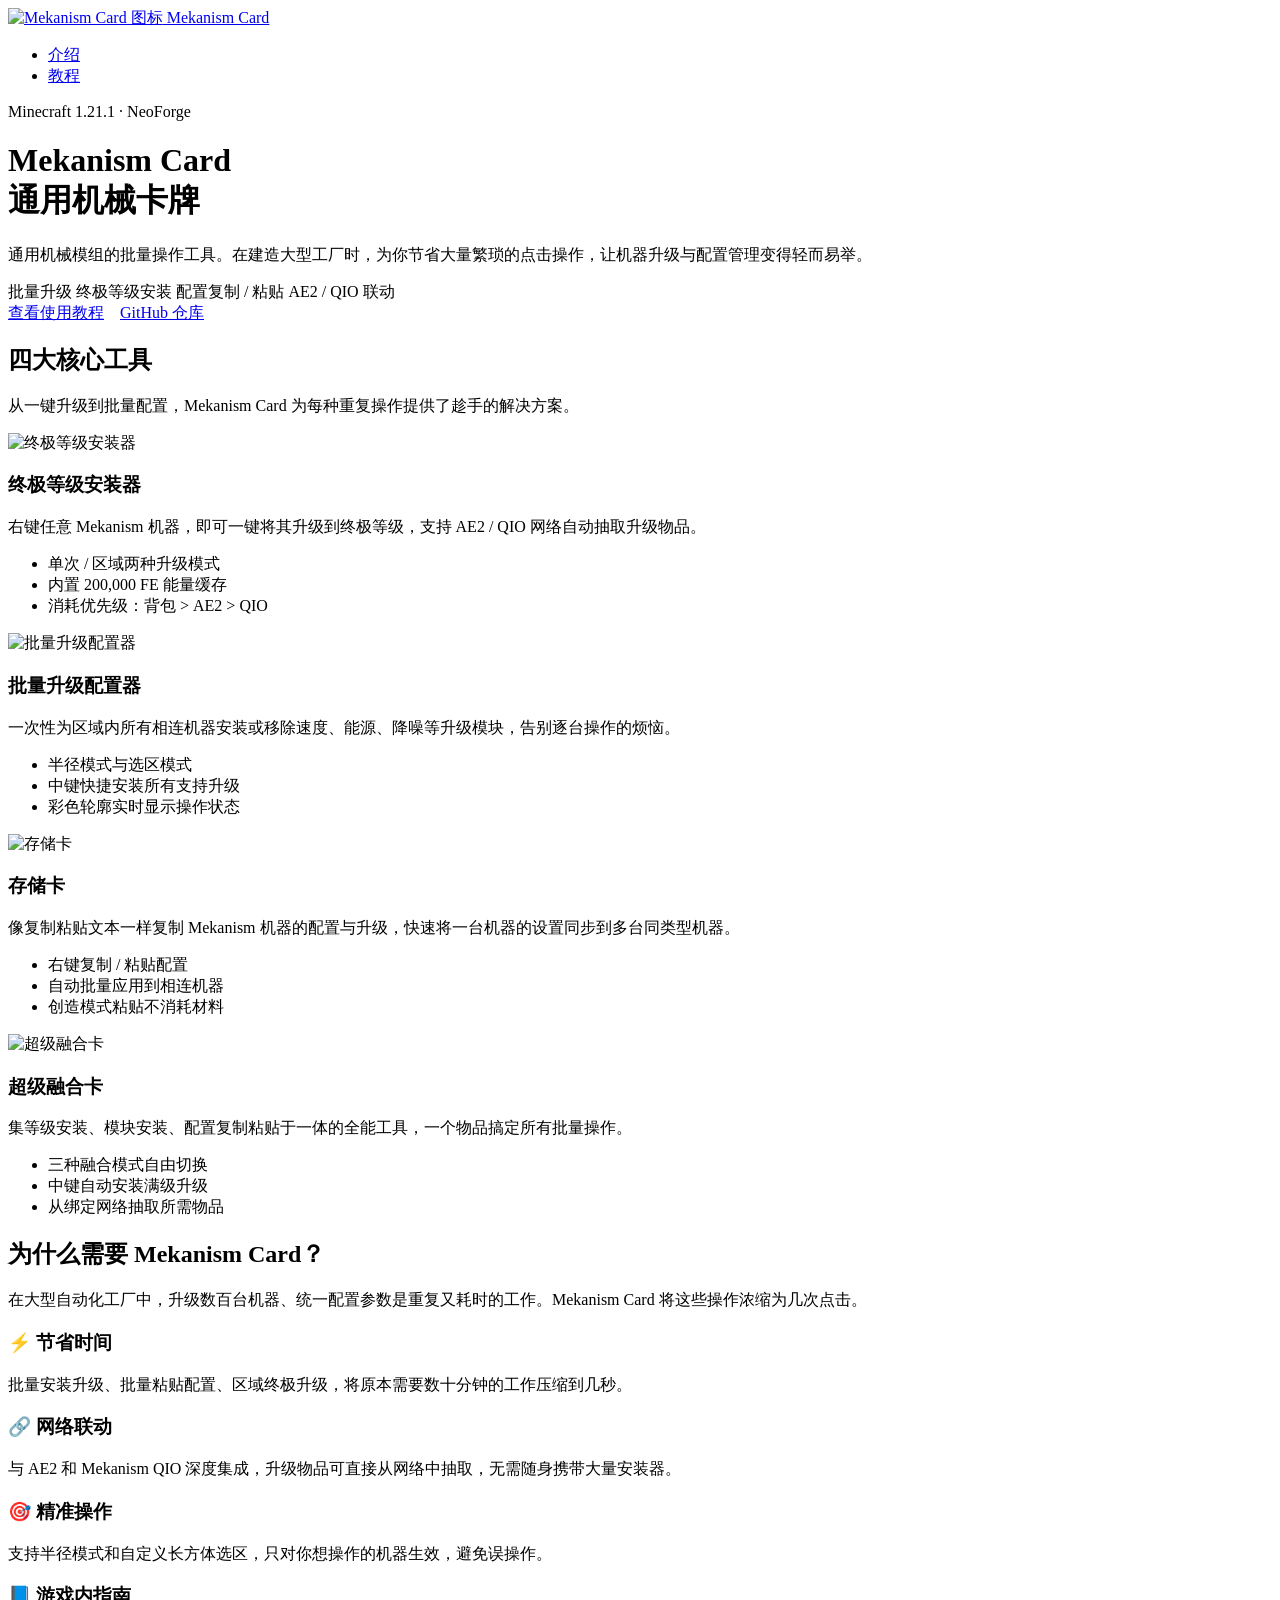
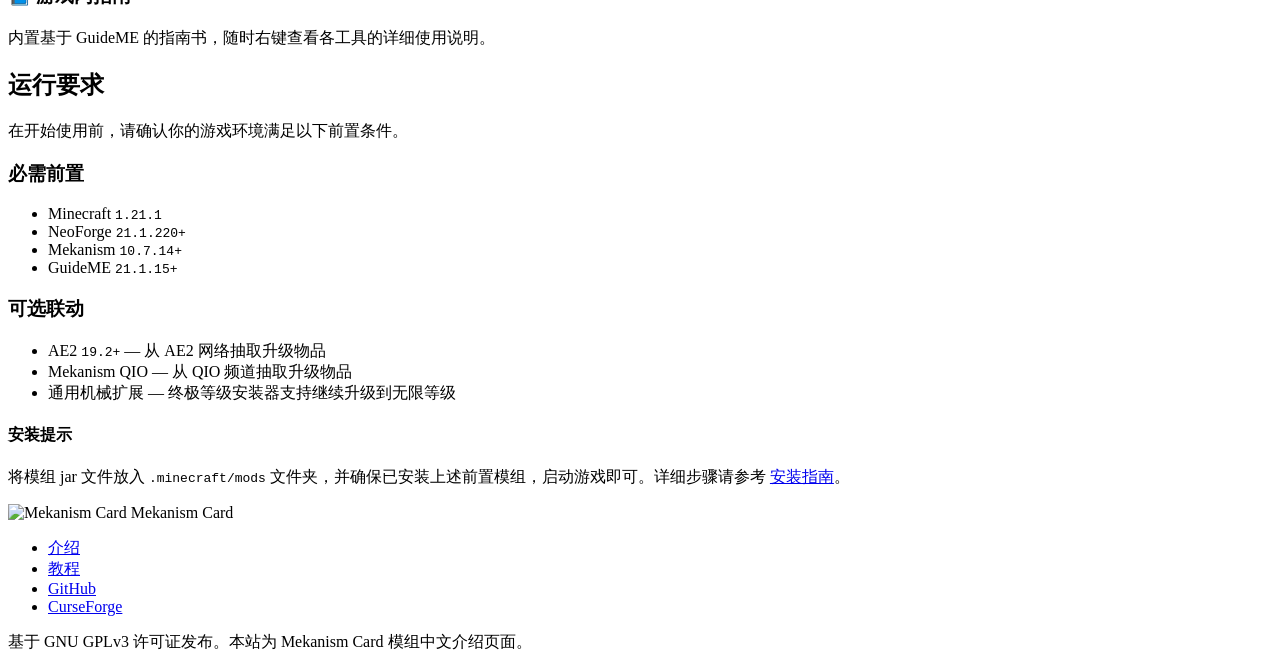
==== mekanismcard.html @ f8f35664 "Initial commit - Mekanism card & tutorial pages" ====
<!DOCTYPE html>
<html lang="zh-CN">
<head>
  <meta charset="UTF-8">
  <meta name="viewport" content="width=device-width, initial-scale=1.0">
  <title>Mekanism Card - 通用机械卡牌</title>
  <meta name="description" content="Mekanism Card 是通用机械模组的批量操作工具，提供终极等级安装、批量升级、配置复制粘贴和超级融合卡功能。">
  <link rel="stylesheet" href="./_shared/css/styles.css">
</head>
<body>
  <nav class="navbar">
    <div class="container">
      <a href="./mekanism-card.html" class="nav-brand">
        <img src="./assets/super_fusion_card.png" alt="Mekanism Card 图标">
        Mekanism Card
      </a>
      <ul class="nav-links">
        <li><a href="./mekanism-card.html" class="active">介绍</a></li>
        <li><a href="./tutorial.html">教程</a></li>
      </ul>
    </div>
  </nav>

  <header class="hero">
    <div class="container">
      <div class="hero-badge"><span class="dot"></span> Minecraft 1.21.1 · NeoForge</div>
      <h1><span>Mekanism Card</span><br>通用机械卡牌</h1>
      <p class="hero-subtitle">通用机械模组的批量操作工具。在建造大型工厂时，为你节省大量繁琐的点击操作，让机器升级与配置管理变得轻而易举。</p>
      <div class="hero-badges">
        <span class="badge accent">批量升级</span>
        <span class="badge">终极等级安装</span>
        <span class="badge">配置复制 / 粘贴</span>
        <span class="badge">AE2 / QIO 联动</span>
      </div>
      <div style="display:flex;gap:1rem;flex-wrap:wrap;">
        <a href="./tutorial.html" class="btn">查看使用教程</a>
        <a href="https://github.com/rulanup/Mekanism-Card" target="_blank" rel="noopener" class="btn btn-secondary">GitHub 仓库</a>
      </div>
    </div>
  </header>

  <main>
    <section id="features">
      <div class="container">
        <div class="section-header">
          <h2>四大核心工具</h2>
          <p>从一键升级到批量配置，Mekanism Card 为每种重复操作提供了趁手的解决方案。</p>
        </div>
        <div class="feature-grid">
          <article class="feature-card">
            <img src="./assets/ultimate_tier_installer.png" alt="终极等级安装器" class="icon">
            <h3>终极等级安装器</h3>
            <p>右键任意 Mekanism 机器，即可一键将其升级到终极等级，支持 AE2 / QIO 网络自动抽取升级物品。</p>
            <ul>
              <li>单次 / 区域两种升级模式</li>
              <li>内置 200,000 FE 能量缓存</li>
              <li>消耗优先级：背包 > AE2 > QIO</li>
            </ul>
          </article>

          <article class="feature-card">
            <img src="./assets/mass_upgrade_configurator.png" alt="批量升级配置器" class="icon">
            <h3>批量升级配置器</h3>
            <p>一次性为区域内所有相连机器安装或移除速度、能源、降噪等升级模块，告别逐台操作的烦恼。</p>
            <ul>
              <li>半径模式与选区模式</li>
              <li>中键快捷安装所有支持升级</li>
              <li>彩色轮廓实时显示操作状态</li>
            </ul>
          </article>

          <article class="feature-card">
            <img src="./assets/memory_card.png" alt="存储卡" class="icon">
            <h3>存储卡</h3>
            <p>像复制粘贴文本一样复制 Mekanism 机器的配置与升级，快速将一台机器的设置同步到多台同类型机器。</p>
            <ul>
              <li>右键复制 / 粘贴配置</li>
              <li>自动批量应用到相连机器</li>
              <li>创造模式粘贴不消耗材料</li>
            </ul>
          </article>

          <article class="feature-card">
            <img src="./assets/super_fusion_card.png" alt="超级融合卡" class="icon">
            <h3>超级融合卡</h3>
            <p>集等级安装、模块安装、配置复制粘贴于一体的全能工具，一个物品搞定所有批量操作。</p>
            <ul>
              <li>三种融合模式自由切换</li>
              <li>中键自动安装满级升级</li>
              <li>从绑定网络抽取所需物品</li>
            </ul>
          </article>
        </div>
      </div>
    </section>

    <section id="why" style="background:var(--bg2);border-top:1px solid var(--rule);border-bottom:1px solid var(--rule);">
      <div class="container">
        <div class="section-header">
          <h2>为什么需要 Mekanism Card？</h2>
          <p>在大型自动化工厂中，升级数百台机器、统一配置参数是重复又耗时的工作。Mekanism Card 将这些操作浓缩为几次点击。</p>
        </div>
        <div class="info-grid">
          <div class="info-card">
            <h3>⚡ 节省时间</h3>
            <p>批量安装升级、批量粘贴配置、区域终极升级，将原本需要数十分钟的工作压缩到几秒。</p>
          </div>
          <div class="info-card">
            <h3>🔗 网络联动</h3>
            <p>与 AE2 和 Mekanism QIO 深度集成，升级物品可直接从网络中抽取，无需随身携带大量安装器。</p>
          </div>
          <div class="info-card">
            <h3>🎯 精准操作</h3>
            <p>支持半径模式和自定义长方体选区，只对你想操作的机器生效，避免误操作。</p>
          </div>
          <div class="info-card">
            <h3>📘 游戏内指南</h3>
            <p>内置基于 GuideME 的指南书，随时右键查看各工具的详细使用说明。</p>
          </div>
        </div>
      </div>
    </section>

    <section id="requirements">
      <div class="container">
        <div class="section-header">
          <h2>运行要求</h2>
          <p>在开始使用前，请确认你的游戏环境满足以下前置条件。</p>
        </div>
        <div class="info-grid">
          <div class="info-card">
            <h3>必需前置</h3>
            <ul>
              <li>Minecraft <code>1.21.1</code></li>
              <li>NeoForge <code>21.1.220+</code></li>
              <li>Mekanism <code>10.7.14+</code></li>
              <li>GuideME <code>21.1.15+</code></li>
            </ul>
          </div>
          <div class="info-card">
            <h3>可选联动</h3>
            <ul>
              <li>AE2 <code>19.2+</code> — 从 AE2 网络抽取升级物品</li>
              <li>Mekanism QIO — 从 QIO 频道抽取升级物品</li>
              <li>通用机械扩展 — 终极等级安装器支持继续升级到无限等级</li>
            </ul>
          </div>
        </div>
        <div class="callout">
          <h4>安装提示</h4>
          <p>将模组 jar 文件放入 <code>.minecraft/mods</code> 文件夹，并确保已安装上述前置模组，启动游戏即可。详细步骤请参考 <a href="./tutorial.html#install">安装指南</a>。</p>
        </div>
      </div>
    </section>
  </main>

  <footer>
    <div class="container">
      <div class="footer-content">
        <div class="footer-brand">
          <img src="./assets/super_fusion_card.png" alt="Mekanism Card">
          Mekanism Card
        </div>
        <ul class="footer-links">
          <li><a href="./mekanism-card.html">介绍</a></li>
          <li><a href="./tutorial.html">教程</a></li>
          <li><a href="https://github.com/rulanup/Mekanism-Card" target="_blank" rel="noopener">GitHub</a></li>
          <li><a href="https://www.curseforge.com/minecraft/mc-mods/mekanism-card" target="_blank" rel="noopener">CurseForge</a></li>
        </ul>
        <p class="copyright">基于 GNU GPLv3 许可证发布。本站为 Mekanism Card 模组中文介绍页面。</p>
      </div>
    </div>
  </footer>
</body>
</html>
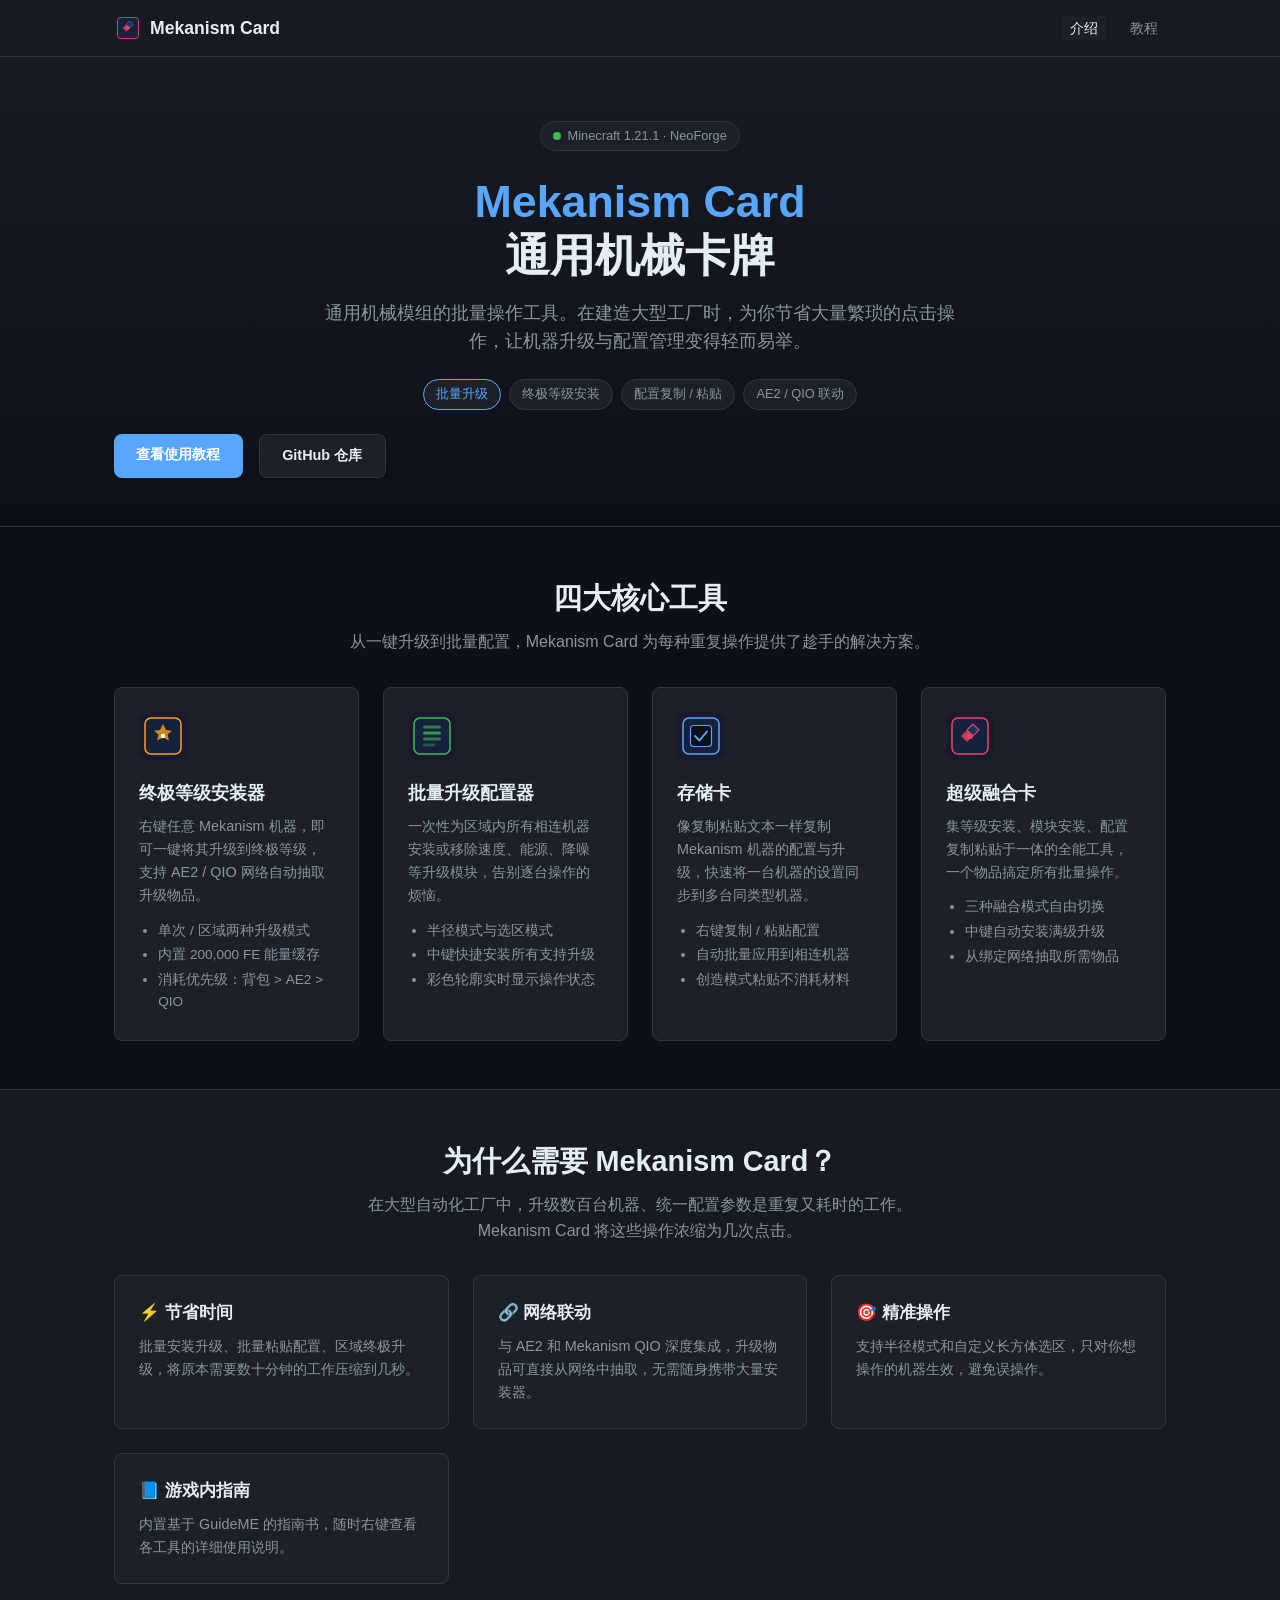
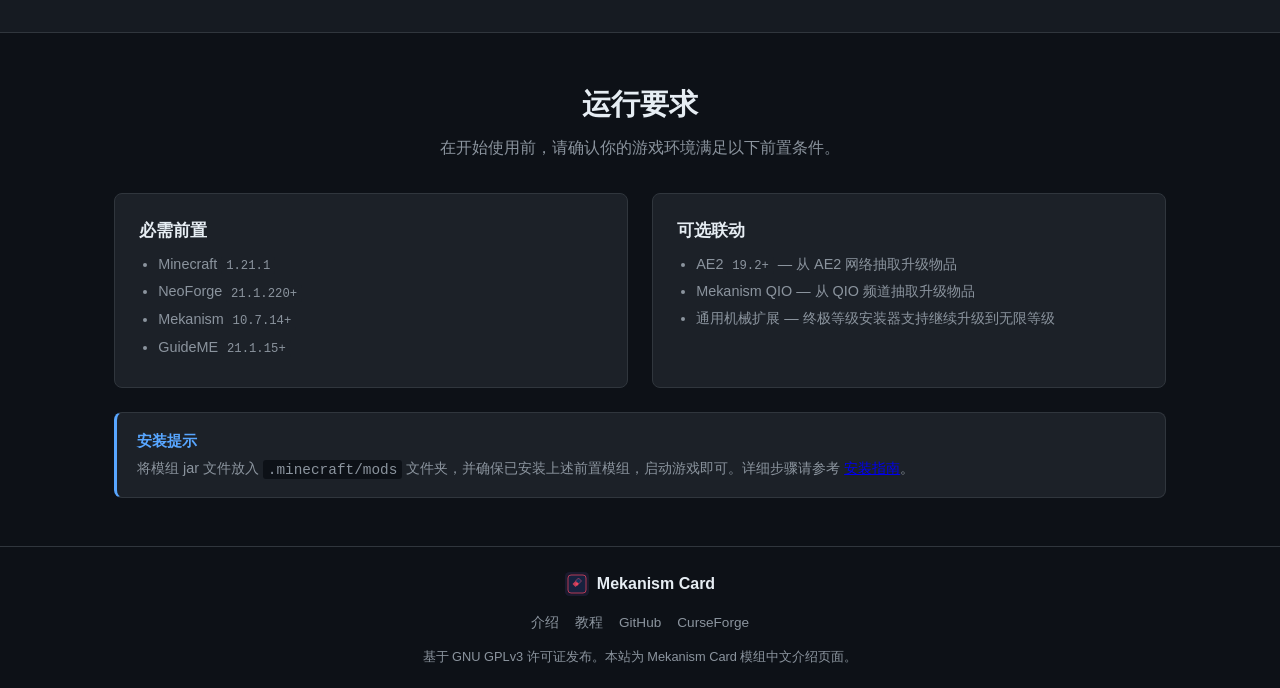
==== commit 9362d3f8: "Fix: add missing CSS, SVG icons, fix nav links" ====
--- a/mekanismcard.html
+++ b/mekanismcard.html
@@ -10,12 +10,12 @@
 <body>
   <nav class="navbar">
     <div class="container">
-      <a href="./mekanism-card.html" class="nav-brand">
-        <img src="./assets/super_fusion_card.png" alt="Mekanism Card 图标">
+      <a href="./index.html" class="nav-brand">
+        <img src="./assets/super_fusion_card.svg" alt="Mekanism Card 图标">
         Mekanism Card
       </a>
       <ul class="nav-links">
-        <li><a href="./mekanism-card.html" class="active">介绍</a></li>
+        <li><a href="./mekanismcard.html" class="active">介绍</a></li>
         <li><a href="./tutorial.html">教程</a></li>
       </ul>
     </div>
@@ -48,7 +48,7 @@
         </div>
         <div class="feature-grid">
           <article class="feature-card">
-            <img src="./assets/ultimate_tier_installer.png" alt="终极等级安装器" class="icon">
+            <img src="./assets/ultimate_tier_installer.svg" alt="终极等级安装器" class="icon">
             <h3>终极等级安装器</h3>
             <p>右键任意 Mekanism 机器，即可一键将其升级到终极等级，支持 AE2 / QIO 网络自动抽取升级物品。</p>
             <ul>
@@ -59,7 +59,7 @@
           </article>
 
           <article class="feature-card">
-            <img src="./assets/mass_upgrade_configurator.png" alt="批量升级配置器" class="icon">
+            <img src="./assets/mass_upgrade_configurator.svg" alt="批量升级配置器" class="icon">
             <h3>批量升级配置器</h3>
             <p>一次性为区域内所有相连机器安装或移除速度、能源、降噪等升级模块，告别逐台操作的烦恼。</p>
             <ul>
@@ -70,7 +70,7 @@
           </article>
 
           <article class="feature-card">
-            <img src="./assets/memory_card.png" alt="存储卡" class="icon">
+            <img src="./assets/memory_card.svg" alt="存储卡" class="icon">
             <h3>存储卡</h3>
             <p>像复制粘贴文本一样复制 Mekanism 机器的配置与升级，快速将一台机器的设置同步到多台同类型机器。</p>
             <ul>
@@ -81,7 +81,7 @@
           </article>
 
           <article class="feature-card">
-            <img src="./assets/super_fusion_card.png" alt="超级融合卡" class="icon">
+            <img src="./assets/super_fusion_card.svg" alt="超级融合卡" class="icon">
             <h3>超级融合卡</h3>
             <p>集等级安装、模块安装、配置复制粘贴于一体的全能工具，一个物品搞定所有批量操作。</p>
             <ul>
@@ -158,11 +158,11 @@
     <div class="container">
       <div class="footer-content">
         <div class="footer-brand">
-          <img src="./assets/super_fusion_card.png" alt="Mekanism Card">
+          <img src="./assets/super_fusion_card.svg" alt="Mekanism Card">
           Mekanism Card
         </div>
         <ul class="footer-links">
-          <li><a href="./mekanism-card.html">介绍</a></li>
+           <li><a href="./mekanismcard.html">介绍</a></li>
           <li><a href="./tutorial.html">教程</a></li>
           <li><a href="https://github.com/rulanup/Mekanism-Card" target="_blank" rel="noopener">GitHub</a></li>
           <li><a href="https://www.curseforge.com/minecraft/mc-mods/mekanism-card" target="_blank" rel="noopener">CurseForge</a></li>
--- a/_shared/css/styles.css
+++ b/_shared/css/styles.css
@@ -0,0 +1,258 @@
+:root {
+  --bg: #0d1117;
+  --bg2: #161b22;
+  --surface: #1c2128;
+  --rule: #30363d;
+  --text: #e6edf3;
+  --muted: #8b949e;
+  --accent: #58a6ff;
+  --accent2: #3fb950;
+  --accent3: #d29922;
+  --card-bg: #1c2128;
+  --radius: 8px;
+  --max-w: 1100px;
+}
+
+*, *::before, *::after { box-sizing: border-box; margin: 0; padding: 0; }
+
+html { scroll-behavior: smooth; }
+
+body {
+  font-family: -apple-system, BlinkMacSystemFont, "Segoe UI", Helvetica, Arial, sans-serif;
+  background: var(--bg);
+  color: var(--text);
+  line-height: 1.6;
+}
+
+.container { max-width: var(--max-w); margin: 0 auto; padding: 0 1.5rem; }
+
+/* Navbar */
+.navbar {
+  background: var(--bg2);
+  border-bottom: 1px solid var(--rule);
+  position: sticky;
+  top: 0;
+  z-index: 100;
+}
+.navbar .container {
+  display: flex;
+  align-items: center;
+  justify-content: space-between;
+  height: 56px;
+}
+.nav-brand {
+  display: flex;
+  align-items: center;
+  gap: .5rem;
+  font-weight: 700;
+  font-size: 1.1rem;
+  color: var(--text);
+  text-decoration: none;
+}
+.nav-brand img { width: 28px; height: 28px; border-radius: 4px; }
+.nav-links { list-style: none; display: flex; gap: 1rem; }
+.nav-links a {
+  color: var(--muted);
+  text-decoration: none;
+  font-size: .9rem;
+  padding: .25rem .5rem;
+  border-radius: 4px;
+  transition: color .2s, background .2s;
+}
+.nav-links a:hover, .nav-links a.active { color: var(--text); background: var(--surface); }
+
+/* Hero */
+.hero {
+  text-align: center;
+  padding: 4rem 0 3rem;
+  background: linear-gradient(180deg, var(--bg2) 0%, var(--bg) 100%);
+  border-bottom: 1px solid var(--rule);
+}
+.hero-badge {
+  display: inline-flex;
+  align-items: center;
+  gap: .4rem;
+  background: var(--surface);
+  border: 1px solid var(--rule);
+  border-radius: 999px;
+  padding: .25rem .75rem;
+  font-size: .8rem;
+  color: var(--muted);
+  margin-bottom: 1.5rem;
+}
+.dot { width: 8px; height: 8px; border-radius: 50%; background: var(--accent2); display: inline-block; }
+.hero h1 { font-size: 2.8rem; font-weight: 800; line-height: 1.2; margin-bottom: 1rem; }
+.hero h1 span { color: var(--accent); }
+.hero-subtitle { font-size: 1.1rem; color: var(--muted); max-width: 650px; margin: 0 auto 1.5rem; }
+.hero-badges { display: flex; gap: .5rem; justify-content: center; flex-wrap: wrap; margin-bottom: 1.5rem; }
+.badge {
+  background: var(--surface);
+  border: 1px solid var(--rule);
+  border-radius: 999px;
+  padding: .25rem .75rem;
+  font-size: .8rem;
+  color: var(--muted);
+}
+.badge.accent { border-color: var(--accent); color: var(--accent); }
+
+/* Buttons */
+.btn {
+  display: inline-block;
+  background: var(--accent);
+  color: #fff;
+  padding: .6rem 1.4rem;
+  border-radius: var(--radius);
+  text-decoration: none;
+  font-weight: 600;
+  font-size: .9rem;
+  transition: opacity .2s;
+}
+.btn:hover { opacity: .85; }
+.btn-secondary { background: var(--surface); border: 1px solid var(--rule); color: var(--text); }
+
+/* Sections */
+section { padding: 3rem 0; }
+.section-header { text-align: center; margin-bottom: 2rem; }
+.section-header h2 { font-size: 1.8rem; font-weight: 700; margin-bottom: .5rem; }
+.section-header p { color: var(--muted); max-width: 600px; margin: 0 auto; }
+
+/* Feature grid */
+.feature-grid { display: grid; grid-template-columns: repeat(auto-fit, minmax(240px, 1fr)); gap: 1.5rem; }
+.feature-card {
+  background: var(--card-bg);
+  border: 1px solid var(--rule);
+  border-radius: var(--radius);
+  padding: 1.5rem;
+  transition: border-color .2s;
+}
+.feature-card:hover { border-color: var(--accent); }
+.feature-card .icon { width: 48px; height: 48px; margin-bottom: .75rem; }
+.feature-card h3 { font-size: 1.1rem; margin-bottom: .5rem; }
+.feature-card p { font-size: .9rem; color: var(--muted); margin-bottom: .75rem; }
+.feature-card ul { list-style: disc; padding-left: 1.2rem; font-size: .85rem; color: var(--muted); }
+.feature-card li { margin-bottom: .2rem; }
+
+/* Info grid */
+.info-grid { display: grid; grid-template-columns: repeat(auto-fit, minmax(260px, 1fr)); gap: 1.5rem; }
+.info-card {
+  background: var(--card-bg);
+  border: 1px solid var(--rule);
+  border-radius: var(--radius);
+  padding: 1.5rem;
+}
+.info-card h3 { font-size: 1.05rem; margin-bottom: .5rem; }
+.info-card p, .info-card li { font-size: .9rem; color: var(--muted); }
+.info-card ul, .info-card ol { list-style: disc; padding-left: 1.2rem; font-size: .9rem; color: var(--muted); }
+.info-card li { margin-bottom: .25rem; }
+.info-card code {
+  background: var(--surface);
+  padding: .1rem .3rem;
+  border-radius: 3px;
+  font-size: .85em;
+}
+
+/* Callout */
+.callout {
+  background: var(--surface);
+  border: 1px solid var(--rule);
+  border-left: 3px solid var(--accent);
+  border-radius: var(--radius);
+  padding: 1rem 1.25rem;
+  margin-top: 1.5rem;
+}
+.callout h4 { font-size: .95rem; margin-bottom: .25rem; color: var(--accent); }
+.callout p { font-size: .9rem; color: var(--muted); }
+.callout code { background: var(--bg); padding: .1rem .3rem; border-radius: 3px; }
+
+/* Tool sections */
+.tool-section {
+  display: flex;
+  gap: 1.5rem;
+  background: var(--card-bg);
+  border: 1px solid var(--rule);
+  border-radius: var(--radius);
+  padding: 1.5rem;
+  margin-bottom: 1.5rem;
+  align-items: flex-start;
+}
+.tool-icon { width: 64px; height: 64px; flex-shrink: 0; }
+.tool-section h3 { font-size: 1.15rem; margin-bottom: .5rem; }
+.tool-section h4 { font-size: .95rem; margin: .75rem 0 .25rem; color: var(--accent); }
+.tool-section p { font-size: .9rem; color: var(--muted); margin-bottom: .5rem; }
+.tool-section ul { list-style: disc; padding-left: 1.2rem; font-size: .9rem; color: var(--muted); }
+.tool-section li { margin-bottom: .25rem; }
+.tool-section strong { color: var(--text); }
+
+/* Recipe cards */
+.recipe-card {
+  background: var(--card-bg);
+  border: 1px solid var(--rule);
+  border-radius: var(--radius);
+  padding: 1.25rem;
+}
+.recipe-card h4 { display: flex; align-items: center; gap: .5rem; font-size: 1rem; margin-bottom: .75rem; }
+.recipe-card h4 img { width: 24px; height: 24px; }
+.recipe-grid-3x3 {
+  display: grid;
+  grid-template-columns: repeat(3, 1fr);
+  gap: 2px;
+  max-width: 240px;
+}
+.recipe-cell {
+  background: var(--bg);
+  border: 1px solid var(--rule);
+  border-radius: 4px;
+  padding: .5rem;
+  font-size: .75rem;
+  text-align: center;
+  color: var(--muted);
+  aspect-ratio: 1;
+  display: flex;
+  align-items: center;
+  justify-content: center;
+}
+
+/* Figure */
+figure { margin: 1rem 0; }
+figure img { max-width: 100%; border-radius: var(--radius); border: 1px solid var(--rule); }
+figcaption { font-size: .8rem; color: var(--muted); text-align: center; margin-top: .5rem; }
+
+/* Table */
+.table-wrap { overflow-x: auto; }
+table { width: 100%; border-collapse: collapse; font-size: .9rem; }
+th, td { padding: .6rem .75rem; text-align: left; border-bottom: 1px solid var(--rule); }
+th { background: var(--surface); color: var(--muted); font-weight: 600; }
+td { color: var(--text); }
+
+/* Page links (index) */
+.page-links { display: grid; grid-template-columns: repeat(auto-fit, minmax(280px, 1fr)); gap: 1.5rem; padding: 3rem 0; }
+.page-card {
+  background: var(--card-bg);
+  border: 1px solid var(--rule);
+  border-radius: var(--radius);
+  padding: 2rem;
+  text-decoration: none;
+  color: var(--text);
+  transition: border-color .2s;
+  text-align: center;
+}
+.page-card:hover { border-color: var(--accent); }
+.page-card h2 { font-size: 1.3rem; margin-bottom: .5rem; }
+.page-card p { color: var(--muted); font-size: .9rem; }
+
+/* Footer */
+footer { border-top: 1px solid var(--rule); padding: 1.5rem 0; }
+.footer-content { display: flex; flex-direction: column; align-items: center; gap: .75rem; text-align: center; }
+.footer-brand { display: flex; align-items: center; gap: .5rem; font-weight: 700; }
+.footer-brand img { width: 24px; height: 24px; }
+.footer-links { list-style: none; display: flex; flex-wrap: wrap; justify-content: center; gap: 1rem; }
+.footer-links a { color: var(--muted); text-decoration: none; font-size: .85rem; }
+.footer-links a:hover { color: var(--accent); }
+.copyright { font-size: .8rem; color: var(--muted); }
+
+/* Responsive */
+@media (max-width: 640px) {
+  .hero h1 { font-size: 2rem; }
+  .tool-section { flex-direction: column; align-items: center; text-align: center; }
+  .tool-section ul { text-align: left; }
+}
